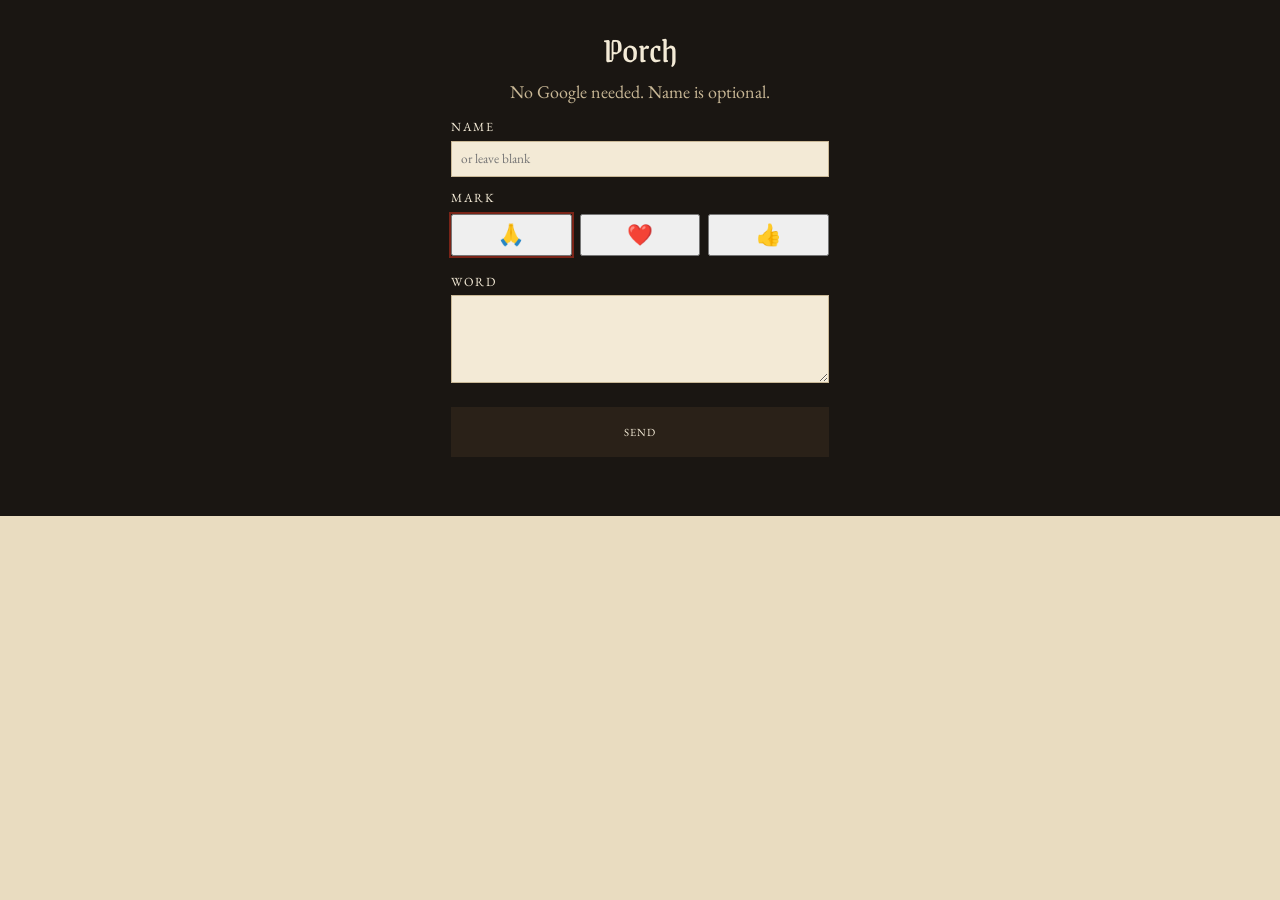
==== porch.html @ fa6759f6 "Force lit flame. Listen stays put. Demo porch form for friends." ====
<!doctype html>
<html lang="pt">
<head>
  <meta charset="UTF-8" />
  <meta name="viewport" content="width=device-width, initial-scale=1" />
  <title>Arca · Porch</title>
  <link rel="stylesheet" href="app.css" />
  <style>
    body{margin:0;background:#1a1612;color:#f3ead6}
    .wrap{max-width:26rem;margin:0 auto;padding:1.4rem 1.2rem 3rem}
    h1{font-family:"Grenze Gotisch",serif;font-weight:400;text-align:center}
    label{display:block;margin:.7rem 0 .25rem;font-size:.78rem;letter-spacing:.12em;text-transform:uppercase}
    input,textarea{width:100%;box-sizing:border-box;background:#f3ead6;color:#2a2118;border:1px solid #c9b896;padding:.55rem}
    .marks{display:flex;gap:.5rem;margin:.4rem 0 1rem}
    .marks button{flex:1;font-size:1.3rem;min-height:2.6rem}
    .marks button.on{outline:2px solid #7a2418}
    .ok{text-align:center;color:#c9b896}
  </style>
</head>
<body>
  <div class="wrap">
    <h1>Porch</h1>
    <p class="ok">No Google needed. Name is optional.</p>
    <form id="porch">
      <label for="who">Name</label>
      <input id="who" name="name" maxlength="80" placeholder="or leave blank" />
      <label>Mark</label>
      <div class="marks">
        <button type="button" data-mark="pray">🙏</button>
        <button type="button" data-mark="love">❤️</button>
        <button type="button" data-mark="up">👍</button>
      </div>
      <label for="note">Word</label>
      <textarea id="note" rows="4" maxlength="400"></textarea>
      <button class="key connect-key" type="submit" style="width:100%;margin-top:1rem">Send</button>
    </form>
    <p class="ok" id="done" hidden>Kept. The house will see it on the next sync.</p>
  </div>
  <script>
    var mark = "pray";
    document.querySelectorAll("[data-mark]").forEach(function (b) {
      b.addEventListener("click", function () {
        mark = b.getAttribute("data-mark");
        document.querySelectorAll("[data-mark]").forEach(function (x) {
          x.classList.toggle("on", x === b);
        });
      });
    });
    document.querySelector("[data-mark='pray']").classList.add("on");
    document.getElementById("porch").addEventListener("submit", function (e) {
      e.preventDefault();
      var row = {
        at: new Date().toISOString(),
        name: document.getElementById("who").value.trim() || "anon",
        mark: mark,
        note: document.getElementById("note").value.trim()
      };
      var key = "noah-porch-demo";
      var list = [];
      try { list = JSON.parse(localStorage.getItem(key) || "[]"); } catch (err) {}
      list.push(row);
      localStorage.setItem(key, JSON.stringify(list));
      document.getElementById("done").hidden = false;
    });
  </script>
</body>
</html>
---- app.css ----
@font-face{font-family:"EB Garamond";src:url("fonts/eb-garamond-400.woff2") format("woff2");font-weight:400;font-style:normal;font-display:swap}
@font-face{font-family:"EB Garamond";src:url("fonts/eb-garamond-400-italic.woff2") format("woff2");font-weight:400;font-style:italic;font-display:swap}
@font-face{font-family:"EB Garamond";src:url("fonts/eb-garamond-700.woff2") format("woff2");font-weight:700;font-style:normal;font-display:swap}
@font-face{font-family:"Grenze Gotisch";src:url("fonts/grenze-gotisch-400.woff2") format("woff2");font-weight:400;font-style:normal;font-display:swap}
:root{--paper:#f3ead6;--paper-2:#e9dcc0;--ink:#2a2118;--ink-soft:#5e5143;--rubric:#7a2418;--rule:#c4b089;--gold:#8a6d3b;--gold-deep:#6a5228;--font-book:"EB Garamond",Georgia,"Palatino Linotype",Palatino,"Times New Roman",serif;--font-display:"Grenze Gotisch",Georgia,serif;--pad:1.1rem;--max:26.5rem;--nav-h:3.6rem}
html[data-theme="dark"]{--paper:#1a1612;--paper-2:#241f19;--ink:#eddcc0;--ink-soft:#b9a78c;--rubric:#d46a58;--rule:#5a4c38;--gold:#c4a056;--gold-deep:#e0c27a}
@media(prefers-color-scheme:dark){html:not([data-theme="light"]){--paper:#1a1612;--paper-2:#241f19;--ink:#eddcc0;--ink-soft:#b9a78c;--rubric:#d46a58;--rule:#5a4c38;--gold:#c4a056;--gold-deep:#e0c27a}}
*{box-sizing:border-box;margin:0;padding:0}html,body{background:var(--paper);color:var(--ink);direction:ltr}html{overflow-x:hidden}body{font-family:var(--font-book);font-size:1.125rem;line-height:1.55;-webkit-font-smoothing:antialiased;padding:env(safe-area-inset-top) 0 0}button,input,textarea,select{font-family:inherit;color:inherit}
.page{width:min(var(--max),100%);margin:0 auto;padding:0.6rem var(--pad) calc(var(--nav-h) + 1.5rem + env(safe-area-inset-bottom));container-type:inline-size}
.masthead{position:relative;text-align:center;padding:0.2rem 2.6rem 0.15rem}
.date-line{font-size:0.78rem;letter-spacing:0.03em;line-height:1.4;color:var(--ink-soft);margin:0 auto 0.2rem;max-width:22rem}
.wordmark{font-family:var(--font-display);font-size:clamp(2.5rem,14vw,3.2rem);font-size:clamp(2.5rem,12cqi,3.2rem);font-weight:400;line-height:1;letter-spacing:0.02em}
.subtitle{margin-top:0.15rem;font-size:0.68rem;letter-spacing:0.22em;text-transform:uppercase;color:var(--gold-deep)}
.settings-btn{position:absolute;top:0;right:0;z-index:2;width:2.6rem;height:2.6rem;padding:0;border:0;background:transparent;box-shadow:none;appearance:none;-webkit-appearance:none;color:inherit;font-family:"Apple Color Emoji","Segoe UI Emoji","Noto Color Emoji",sans-serif;font-size:1.55rem;line-height:1;cursor:pointer;-webkit-tap-highlight-color:transparent}
.choice{display:flex;gap:0.35rem}.choice button{appearance:none;background:var(--paper-2);border:1px solid var(--rule);color:var(--ink);min-height:2.5rem;padding:0 0.7rem;font-size:0.78rem;letter-spacing:0.06em;cursor:pointer}.choice button.active{background:var(--ink);color:var(--paper);border-color:var(--ink)}
.setting{display:flex;align-items:center;justify-content:space-between;gap:0.75rem;margin:0.85rem 0}.setting>span{font-size:1.02rem}
.drive-block{margin:1rem 0 0.2rem;padding-top:0.85rem;border-top:1px solid var(--rule)}.drive-block>span{display:block;font-size:1.02rem;margin-bottom:0.35rem}.drive-id{display:block;width:100%;background:var(--paper-2);border:1px solid var(--rule);color:var(--ink);min-height:2.6rem;padding:0 0.65rem;font-size:0.85rem;text-align:left}
.build-block{margin:1.1rem 0 0.2rem;padding-top:0.85rem;border-top:1px solid var(--rule)}.build-block .remind-note{margin-bottom:0.35rem}
.rule{position:relative;border:0;height:7px;margin:0.7rem 2.4rem 0.9rem;border-top:1px solid var(--rule);border-bottom:1px solid var(--rule)}
.rule::after{content:"";position:absolute;left:50%;top:50%;width:0.38rem;height:0.38rem;transform:translate(-50%,-50%) rotate(45deg);border:1px solid var(--gold);background:var(--paper)}
.pane[hidden]{display:none!important}.lede{margin-bottom:1.15rem}.lede h2{font-size:1.02rem;font-weight:400;font-style:italic;color:var(--rubric);text-align:center;margin-bottom:0.65rem}.lede p{margin-bottom:0.75rem;font-size:1.08rem}
.act{padding:0.95rem 0 1.05rem;border-top:1px dotted var(--rule)}.act-head{display:flex;align-items:flex-start;gap:0.65rem;cursor:pointer}.act-head input[type=checkbox]{appearance:none;-webkit-appearance:none;flex:0 0 1.35rem;width:1.35rem;height:1.35rem;margin-top:0.2rem;border:1.5px solid var(--gold);background:transparent;border-radius:1px}.act-head input[type=checkbox]:checked{background:var(--rubric);border-color:var(--rubric);box-shadow:inset 0 0 0 2px var(--paper)}
.act-name{font-size:1.14rem;font-weight:700;line-height:1.3}.act-name .n{font-weight:400;font-style:italic;color:var(--rubric);margin-right:0.28rem}.act-body{margin:0.45rem 0 0 2.05rem;color:var(--ink-soft);font-size:1.04rem}.act-body p{margin-bottom:0.65rem}
.reading:empty{display:none}.reading{background:var(--paper-2);border:1px solid var(--rule);padding:0.9rem 0.85rem 1rem;margin:0.55rem 0 0.7rem}.reading .src{font-size:0.72rem;letter-spacing:0.16em;text-transform:uppercase;color:var(--rubric);margin-bottom:0.5rem}.reading p{font-style:italic;color:var(--ink);font-size:1.08rem;line-height:1.58;margin-bottom:0.7rem}.reading p:last-child{margin-bottom:0}
.passage{display:block;position:relative;z-index:2;background:none;border:0;color:var(--rubric);font-style:italic;font-size:0.98rem;min-height:2.4rem;padding:0.15rem 0;cursor:pointer;text-align:left;-webkit-tap-highlight-color:transparent}
.note-block{display:block;margin-top:0.75rem}.note-block>span{display:block;font-size:0.7rem;letter-spacing:0.16em;text-transform:uppercase;color:var(--gold-deep);margin-bottom:0.3rem}
textarea.note{display:block;width:100%;min-height:6.2rem;resize:vertical;background:var(--paper-2);color:var(--ink);border:1px solid var(--rule);padding:0.6rem 0.7rem;font-size:1.05rem;line-height:1.5;font-style:italic}textarea.note::placeholder{color:var(--ink-soft);opacity:0.85}textarea.note:focus{outline:1px solid var(--gold);background:var(--paper)}textarea.note.night{min-height:9.5rem}
.sleep-row{display:flex;gap:0.5rem;margin-top:0.85rem}
.film{margin:0 0 1.35rem;padding:0.85rem 0.8rem 1rem;border:1px solid var(--rule);background:var(--paper-2)}.film h3{font-size:0.7rem;font-weight:400;letter-spacing:0.18em;text-transform:uppercase;text-align:center;color:var(--gold-deep);margin-bottom:0.35rem}.film-title{font-size:1.05rem;text-align:center;margin-bottom:0.2rem}.film-ref{font-size:0.78rem;letter-spacing:0.08em;text-transform:uppercase;color:var(--rubric);text-align:center;margin-bottom:0.55rem}.film-frame{width:100%;aspect-ratio:16/9;background:#140f0c;margin-bottom:0.45rem;overflow:hidden;position:relative;z-index:1;isolation:isolate}.film-frame iframe{width:100%;height:100%;border:0;display:block;pointer-events:auto}.film-frame:fullscreen,.film-frame:-webkit-full-screen,.film-frame iframe:fullscreen,.film-frame iframe:-webkit-full-screen{width:100%;height:100%;aspect-ratio:auto;overflow:visible;background:#000}.film-foot{font-size:0.82rem;font-style:italic;color:var(--ink-soft);text-align:center}
.our-father{margin:0 0 1.35rem;padding:0.85rem 0.8rem 1rem;border:1px solid var(--rule);background:var(--paper-2)}.our-father h3{font-size:0.7rem;font-weight:400;letter-spacing:0.18em;text-transform:uppercase;text-align:center;color:var(--gold-deep);margin-bottom:0.35rem}.our-father-src{font-size:0.78rem;letter-spacing:0.08em;text-transform:uppercase;color:var(--rubric);text-align:center;margin-bottom:0.55rem}.our-father-text p{font-style:italic;text-align:center;font-size:1.08rem;line-height:1.58;margin:0 0 0.55rem;color:var(--ink)}.our-father-text p:last-child{margin-bottom:0}
.daily-quote{margin:0 0 1.35rem;padding:0.85rem 0.8rem 1rem;border:1px solid var(--rule);background:var(--paper-2)}.daily-quote-src{font-size:0.78rem;letter-spacing:0.08em;text-transform:uppercase;color:var(--rubric);text-align:center;margin-bottom:0.55rem}.daily-quote-text{font-style:italic;text-align:center;font-size:1.08rem;line-height:1.58;color:var(--ink)}
.reading-card{margin:0 0 1.15rem;padding:1.05rem 0.9rem 1.15rem;border:1px solid var(--rule);background:var(--paper-2);text-align:center}
.reading-card h3{display:flex;align-items:center;gap:0.7rem;font-size:0.68rem;font-weight:400;letter-spacing:0.18em;text-transform:uppercase;color:var(--gold-deep);margin:0 0 0.75rem}
.reading-card h3::before,.reading-card h3::after{content:"";flex:1;height:1px;background:var(--rule)}
.reading-title{font-size:1.18rem;line-height:1.4;color:var(--rubric);margin:0 0 0.55rem}
.reading-title:empty{display:none}
.reading-body{font-style:italic;font-size:1.08rem;line-height:1.62;color:var(--ink);margin:0}
.reading-body:empty{display:none}
.reading-card .daily-quote{margin:0.85rem 0 0;padding:0;border:0;background:transparent}
.lesson-keep .reading-body,.lesson-close .reading-body{margin:0}
.pane > .note-block{margin:0 0 1.35rem}
.desk{margin:0 0 1.35rem;padding:0.85rem 0.8rem 1rem;border:1px solid var(--rule);background:var(--paper-2);position:relative}.desk h3{font-size:0.7rem;font-weight:400;letter-spacing:0.18em;text-transform:uppercase;text-align:center;color:var(--gold-deep);margin-bottom:0.35rem}.desk-now{font-size:0.98rem;text-align:center;margin-bottom:0.45rem;min-height:1.4em}.chant-wave{display:block;width:100%;height:4.5rem;margin:0 0 0.55rem;background:var(--paper);border:1px solid var(--rule)}.chant-hidden{position:absolute;width:1px;height:1px;padding:0;margin:-1px;overflow:hidden;clip:rect(0,0,0,0);border:0}.desk-keys{display:grid;grid-template-columns:1fr 1fr 1fr;gap:0.4rem}.desk-keys .key{flex:none;width:100%}.desk-foot{margin-top:0.55rem;font-size:0.82rem;font-style:italic;color:var(--ink-soft);text-align:center}
.select-input{flex:1;background:var(--paper-2);border:1px solid var(--rule);min-height:3.15rem;padding:0 0.7rem;font-size:1rem;text-align:center}.key{appearance:none;flex:0 0 5.5rem;background:var(--ink);color:var(--paper);border:1px solid var(--ink);min-height:3.15rem;font-size:0.68rem;letter-spacing:0.08em;text-transform:uppercase;cursor:pointer}
.nav-bar{position:fixed;left:50%;bottom:0;transform:translateX(-50%);width:min(var(--max),100%);display:grid;grid-template-columns:1fr 1fr 1fr 1fr;background:var(--paper);border-top:1px solid var(--rule);padding:0.25rem 0.2rem calc(0.35rem + env(safe-area-inset-bottom));z-index:30}.nav-bar button{appearance:none;background:none;border:0;min-height:2.85rem;font-size:0.68rem;letter-spacing:0.1em;text-transform:uppercase;color:var(--ink-soft);cursor:pointer}.nav-bar button.active{color:var(--rubric);box-shadow:inset 0 -2px 0 var(--rubric)}
.stats{display:grid;grid-template-columns:1fr 1fr 1fr;gap:0.45rem;margin-bottom:1.25rem}.stat{border:1px solid var(--rule);padding:0.65rem 0.4rem 0.7rem;text-align:center}.stat b{display:block;font-size:1.45rem;font-weight:400;color:var(--rubric);line-height:1.15}.stat span{display:block;margin-top:0.2rem;font-size:0.62rem;letter-spacing:0.08em;text-transform:uppercase;color:var(--ink-soft)}
.log-day{border-bottom:1px solid var(--rule);padding:0.95rem 0}.log-day-head{font-size:1.25rem;margin-bottom:0.2rem}.log-day .meta{color:var(--ink-soft);font-size:0.9rem;font-style:italic}.log-note{font-style:italic;white-space:pre-wrap;color:var(--ink);margin:0.45rem 0 0;line-height:1.55}.log-empty{font-style:italic;color:var(--ink-soft)}
.remind{margin:1.4rem 0 0.4rem;padding:0.95rem 0 0.2rem;border-top:1px dotted var(--rule)}.remind h3{font-size:0.7rem;font-weight:400;letter-spacing:0.18em;text-transform:uppercase;color:var(--gold-deep);margin-bottom:0.45rem}.remind-note{font-size:0.95rem;font-style:italic;color:var(--ink-soft);margin-bottom:0.7rem}.remind-row{display:flex;align-items:center;justify-content:space-between;gap:0.75rem;min-height:2.75rem;margin:0.2rem 0}.remind-row label{font-size:1.02rem}.remind-row input[type=time]{background:var(--paper-2);border:1px solid var(--rule);color:var(--ink);min-height:2.6rem;padding:0 0.5rem;font-size:1rem}.remind-row input[type=checkbox]{width:1.25rem;height:1.25rem;accent-color:var(--rubric)}.remind-ics{display:block;width:100%;margin:0.65rem 0 0.85rem;background:var(--ink);color:var(--paper);border:0;min-height:2.8rem;font-size:0.78rem;letter-spacing:0.08em;text-transform:uppercase;cursor:pointer}
.modal-overlay{position:fixed;inset:0;background:rgba(26,22,18,0.78);display:none;justify-content:center;align-items:flex-end;z-index:80}.modal-overlay.open{display:flex!important}.modal-box{background:var(--paper);width:100%;max-width:var(--max);padding:1.1rem var(--pad) calc(1.2rem + env(safe-area-inset-bottom));max-height:88dvh;display:flex;flex-direction:column;border-top:3px solid var(--rubric)}.modal-header{display:flex;justify-content:space-between;align-items:baseline;gap:0.75rem;border-bottom:1px solid var(--rule);padding-bottom:0.6rem;margin-bottom:0.75rem}.modal-title{font-size:1.05rem;font-style:italic;color:var(--rubric)}
#settingsModal .modal-header{align-items:center}
#settingsModal .modal-title{font-family:var(--font-display);font-style:normal;font-size:1.7rem;line-height:1.05;letter-spacing:0.02em;color:var(--ink)}.modal-close{background:none;border:0;color:var(--ink-soft);font-size:1.8rem;min-width:2.5rem;min-height:2.5rem;cursor:pointer}.modal-body{overflow-y:auto;font-size:1.12rem;line-height:1.65;-webkit-overflow-scrolling:touch}.modal-body p{margin-bottom:0.9rem}.v-num{color:var(--rubric);font-size:0.75rem;vertical-align:super;margin-right:0.25rem}.modal-note{margin-top:0.7rem;padding-top:0.7rem;border-top:1px solid var(--rule)}
@media(min-width:480px){
  :root{--pad:1.35rem;--max:28rem}
  .modal-overlay{align-items:center}
  .modal-box{border:1px solid var(--rule);border-top:3px solid var(--rubric);width:min(var(--max),calc(100% - 2rem))}
}
@media(min-width:40rem){
  html{background:var(--paper-2)}
  body{background:transparent}
  .page{background:var(--paper);border-inline:1px solid var(--rule);min-height:100dvh}
  .nav-bar{border-inline:1px solid var(--rule)}
  .wordmark{font-size:3.1rem}
}
.connect-card,.closed-card{margin:0.35rem 0 1.4rem;padding:1.15rem 0.95rem 1.25rem;border:1px solid var(--rule);background:var(--paper-2);text-align:center}
.closed-card{padding:1.45rem 1.05rem 1.35rem}
.connect-lead{font-style:italic;font-size:1.12rem;line-height:1.5;margin:0.2rem 0.4rem 0.85rem}
.connect-key{width:100%;flex:none;margin:0.2rem 0 0.7rem}
.connect-req{font-style:italic;color:var(--ink-soft);font-size:0.95rem}
#connectStatus:empty{display:none}
.closed-card h3{display:flex;align-items:center;gap:0.7rem;font-size:0.68rem;font-weight:400;letter-spacing:0.18em;text-transform:uppercase;color:var(--gold-deep);margin:0 0 1rem}
.closed-card h3::before,.closed-card h3::after{content:"";flex:1;height:1px;background:var(--rule)}
.closed-body{font-style:italic;font-size:1.28rem;line-height:1.5;margin:0 0 1.05rem}
.closed-body p{margin:0 0 0.35rem}.closed-body p:last-child{margin:0}
.closed-foot{font-size:0.95rem;font-style:italic;color:var(--ink-soft);border-top:1px solid var(--rule);padding-top:0.85rem;margin:0}
.entry-block{margin:0 0 1.35rem}
.entry-block>span{display:block;font-size:0.7rem;letter-spacing:0.16em;text-transform:uppercase;color:var(--gold-deep);margin-bottom:0.3rem;text-align:center}
.entry-media{display:grid;grid-template-columns:1fr 1fr 1fr;gap:0.45rem;margin-top:0.65rem}
.entry-media .key{width:100%;flex:none;font-size:0.62rem}
.entry-keys{display:grid;grid-template-columns:1fr 1fr;gap:0.5rem;margin-top:0.5rem}
.entry-keys .key{width:100%;flex:none}
.key.ghost{background:var(--paper);color:var(--ink);border:1px solid var(--rule)}
.key.is-recording{background:var(--rubric);color:var(--paper);border-color:var(--rubric)}
.attach-name,.window-meta{font-style:italic;color:var(--ink-soft);text-align:center;margin-top:0.5rem;font-size:0.92rem;min-height:1.2em}
.marks-line{font-size:1.05rem;text-align:center;color:var(--gold-deep);margin-top:0.55rem;letter-spacing:0.04em}
.share-kicker{text-align:center;font-style:italic;color:var(--rubric);margin:0 0 0.85rem}
.share-modal-title{font-family:var(--font-display);font-style:normal;font-size:1.9rem;letter-spacing:0.02em;color:var(--ink)}
.share-option{padding-bottom:0.75rem;margin-bottom:0.35rem;border-bottom:1px solid var(--rule)}
.share-responses{margin:1.1rem 0 0.2rem;padding-top:0.85rem;border-top:1px solid var(--rule);text-align:center}
.share-responses h3{font-size:0.68rem;font-weight:400;letter-spacing:0.18em;text-transform:uppercase;color:var(--gold-deep);margin:0 0 0.45rem}
.share-responses .marks-line{display:block;text-align:center;letter-spacing:0.06em;font-style:normal;font-size:1.05rem}
#shareComments:empty{display:none}
#shareComments{margin-top:0.65rem;font-style:italic;color:var(--ink-soft);font-size:0.98rem}
#shareComments p{margin:0 0 0.35rem}
.entry-block[data-locked] .entry-media,.entry-block[data-locked] [data-save],.office-body[hidden]{display:none!important}
#shareClosed[hidden]{display:none!important}
#shareClosed{margin:0.85rem 0 0}
.entry-block[data-locked] textarea.note{background:var(--paper);opacity:0.92}
.share-lead{font-size:1.05rem;font-style:italic;color:var(--rubric);margin-bottom:0.25rem}
.share-check{display:flex;align-items:flex-start;gap:0.65rem;margin:0.85rem 0 1rem;text-align:left}
.share-check input{width:1.25rem;height:1.25rem;margin-top:0.2rem;accent-color:var(--rubric);flex:0 0 1.25rem}
.share-check span{display:flex;flex-direction:column;gap:0.15rem}
.share-check em{font-size:0.92rem;color:var(--ink-soft)}
.log-foot{text-align:center;font-style:italic;color:var(--ink-soft);margin:0.85rem 0 0.4rem;font-size:0.95rem}
.log-shifts{font-style:italic;color:var(--ink-soft);font-size:0.92rem;margin:0.15rem 0 0.45rem}
.log-miss{color:var(--gold-deep)}
textarea.note:disabled{opacity:0.85;cursor:default}
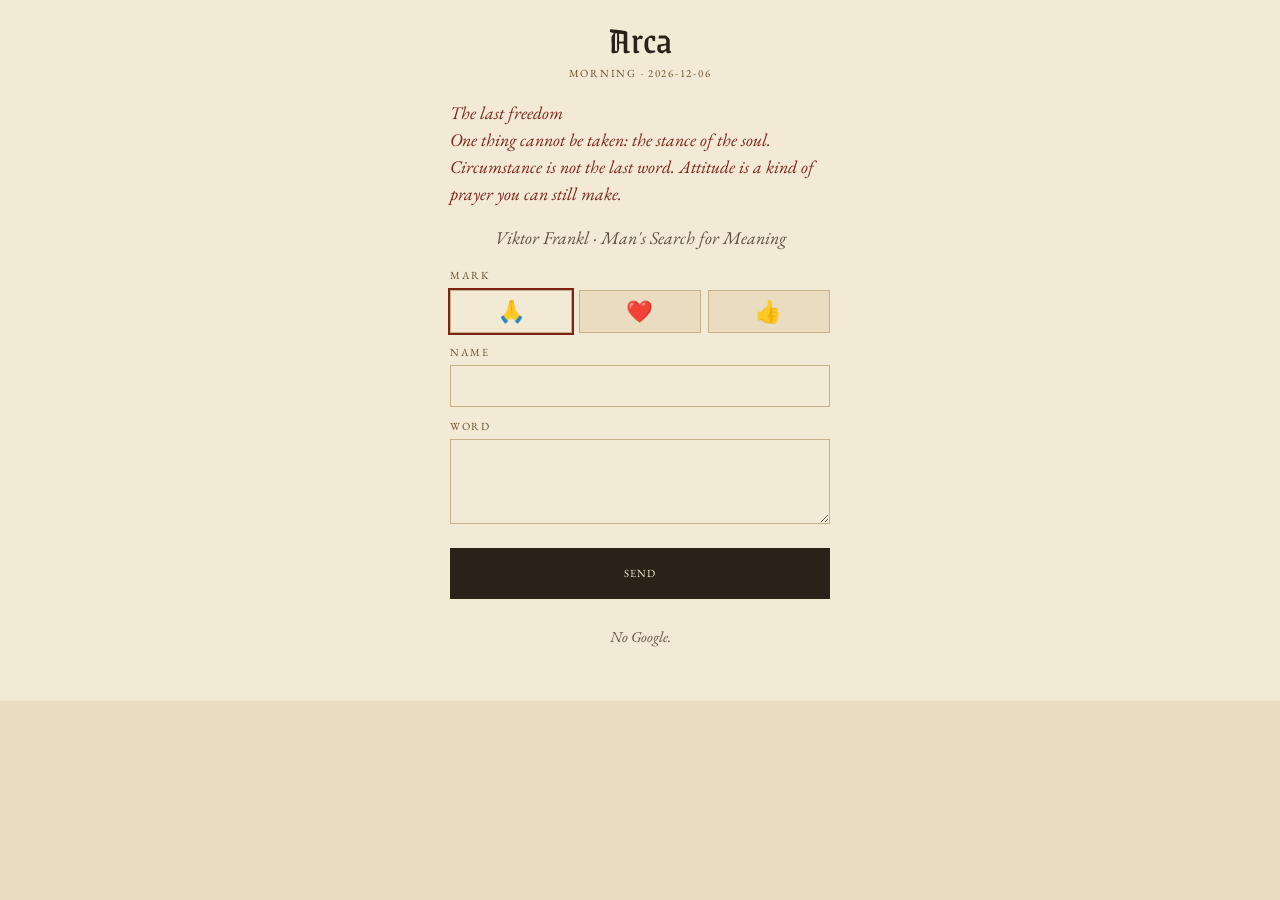
==== commit f8d9fa9c: "Porch card: reading, marks, hidden Form post." ====
--- a/porch.html
+++ b/porch.html
@@ -6,62 +6,198 @@
   <title>Arca · Porch</title>
   <link rel="stylesheet" href="app.css" />
   <style>
-    body{margin:0;background:#1a1612;color:#f3ead6}
-    .wrap{max-width:26rem;margin:0 auto;padding:1.4rem 1.2rem 3rem}
-    h1{font-family:"Grenze Gotisch",serif;font-weight:400;text-align:center}
-    label{display:block;margin:.7rem 0 .25rem;font-size:.78rem;letter-spacing:.12em;text-transform:uppercase}
-    input,textarea{width:100%;box-sizing:border-box;background:#f3ead6;color:#2a2118;border:1px solid #c9b896;padding:.55rem}
-    .marks{display:flex;gap:.5rem;margin:.4rem 0 1rem}
-    .marks button{flex:1;font-size:1.3rem;min-height:2.6rem}
-    .marks button.on{outline:2px solid #7a2418}
-    .ok{text-align:center;color:#c9b896}
+    body{margin:0;background:var(--paper,#f3ead6);color:var(--ink,#2a2118)}
+    .wrap{max-width:26rem;margin:0 auto;padding:1.3rem 1.15rem 3.2rem}
+    .word{font-family:"Grenze Gotisch",serif;font-weight:400;font-size:2.4rem;text-align:center;line-height:1}
+    .when{text-align:center;letter-spacing:.16em;text-transform:uppercase;font-size:.68rem;color:var(--gold-deep,#6a5228);margin:.35rem 0 1rem}
+    .passage{font-size:1.12rem;line-height:1.5;margin:0 0 .85rem}
+    .src{text-align:center;font-style:italic;color:var(--ink-soft,#5e5143);margin:0 0 1rem}
+    .note-card{border:1px solid var(--rule,#c4b089);background:var(--paper-2,#e9dcc0);padding:.85rem .9rem;margin:0 0 1.1rem}
+    .note-card em{display:block;font-size:.68rem;letter-spacing:.14em;text-transform:uppercase;color:var(--gold-deep,#6a5228);margin-bottom:.35rem;font-style:normal}
+    .note-card p{font-style:italic;margin:0;line-height:1.45}
+    label{display:block;margin:.7rem 0 .25rem;font-size:.68rem;letter-spacing:.14em;text-transform:uppercase;color:var(--gold-deep,#6a5228)}
+    input,textarea{width:100%;box-sizing:border-box;background:var(--paper,#f3ead6);color:var(--ink,#2a2118);border:1px solid var(--rule,#c4b089);padding:.55rem;font-family:"EB Garamond",serif;font-size:1.05rem}
+    .marks{display:flex;gap:.45rem;margin:.35rem 0 .2rem}
+    .marks button{flex:1;font-size:1.35rem;min-height:2.7rem;background:var(--paper-2,#e9dcc0);border:1px solid var(--rule,#c4b089)}
+    .marks button.on{outline:2px solid var(--rubric,#7a2418);background:var(--paper,#f3ead6)}
+    .send{width:100%;margin-top:1rem}
+    .foot{text-align:center;font-style:italic;color:var(--ink-soft,#5e5143);margin:1rem 0 0;font-size:.95rem}
+    .kept{text-align:center;color:var(--gold-deep,#6a5228);font-style:italic;margin:1.1rem 0 0}
+    iframe.sink{position:absolute;width:1px;height:1px;opacity:0;pointer-events:none}
   </style>
 </head>
 <body>
   <div class="wrap">
-    <h1>Porch</h1>
-    <p class="ok">No Google needed. Name is optional.</p>
+    <h1 class="word">Arca</h1>
+    <p class="when" id="when"></p>
+    <div class="passage" id="passage"></div>
+    <p class="src" id="src"></p>
+    <div class="note-card" id="noteCard" hidden>
+      <em id="noteLab">Nota</em>
+      <p id="noteText"></p>
+    </div>
     <form id="porch">
-      <label for="who">Name</label>
-      <input id="who" name="name" maxlength="80" placeholder="or leave blank" />
-      <label>Mark</label>
+      <label>Marca</label>
       <div class="marks">
-        <button type="button" data-mark="pray">🙏</button>
-        <button type="button" data-mark="love">❤️</button>
-        <button type="button" data-mark="up">👍</button>
+        <button type="button" data-mark="🙏">🙏</button>
+        <button type="button" data-mark="❤️">❤️</button>
+        <button type="button" data-mark="👍">👍</button>
       </div>
-      <label for="note">Word</label>
-      <textarea id="note" rows="4" maxlength="400"></textarea>
-      <button class="key connect-key" type="submit" style="width:100%;margin-top:1rem">Send</button>
+      <label for="who">Nome</label>
+      <input id="who" maxlength="80" autocomplete="name" />
+      <label for="word">Palavra</label>
+      <textarea id="word" rows="3" maxlength="400"></textarea>
+      <button class="key connect-key send" type="submit" id="send">Enviar</button>
     </form>
-    <p class="ok" id="done" hidden>Kept. The house will see it on the next sync.</p>
+    <p class="kept" id="done" hidden>Guardado. A casa vê no próximo ofício.</p>
+    <p class="foot" id="foot">Sem Google.</p>
   </div>
+  <iframe class="sink" name="porchSink" title=""></iframe>
+  <form id="gform" method="POST" target="porchSink" action="https://docs.google.com/forms/d/e/1FAIpQLScMvakAYYjF9fpFpHbAfAwtOpAyQUQmAZ-ro9Ei9jbSh_Y7HA/formResponse" hidden>
+    <input name="entry.1570400400" id="gName" />
+    <input name="entry.1428609420" id="gMark" />
+    <input name="entry.652243089" id="gWord" />
+    <input name="entry.2146650933" id="gOffice" />
+    <input name="entry.461410745_year" id="gYear" />
+    <input name="entry.461410745_month" id="gMonth" />
+    <input name="entry.461410745_day" id="gDay" />
+  </form>
+  <script src="i18n.js"></script>
+  <script src="time.js"></script>
+  <script src="lessons.js"></script>
+  <script src="quotes.js"></script>
+  <script src="curriculum.js"></script>
+  <script src="office-year.js"></script>
   <script>
-    var mark = "pray";
-    document.querySelectorAll("[data-mark]").forEach(function (b) {
-      b.addEventListener("click", function () {
-        mark = b.getAttribute("data-mark");
-        document.querySelectorAll("[data-mark]").forEach(function (x) {
-          x.classList.toggle("on", x === b);
+    (function () {
+      var pt = typeof lang === "string" ? lang === "pt" : true;
+      var mark = "🙏";
+      var parsed = parseHash();
+
+      function parseHash() {
+        var raw = (location.hash || "").replace(/^#/, "");
+        var date = "";
+        var office = "morning";
+        var note = "";
+        if (raw) {
+          var parts = raw.split("&");
+          var head = parts[0] || "";
+          var bits = head.split("/");
+          date = bits[0] || "";
+          office = bits[1] || "morning";
+          for (var i = 1; i < parts.length; i++) {
+            if (parts[i].indexOf("n=") === 0) {
+              try { note = decodeURIComponent(parts[i].slice(2)); } catch (e) { note = parts[i].slice(2); }
+            }
+          }
+        }
+        if (!date && typeof todayKey === "function") date = todayKey();
+        if (office === "midday") office = "day";
+        return { date: date, office: office, note: note };
+      }
+
+      function officeLabel() {
+        if (parsed.office === "night") return pt ? "Noite" : "Night";
+        if (parsed.office === "day") return pt ? "Meio-dia" : "Midday";
+        return pt ? "Manhã" : "Morning";
+      }
+
+      function formOffice() {
+        if (parsed.office === "night") return "Night";
+        if (parsed.office === "day") return "Noon";
+        return "Morning";
+      }
+
+      function fillReading() {
+        var pass = document.getElementById("passage");
+        var src = document.getElementById("src");
+        var title = "";
+        var body = "";
+        var ref = "";
+        try {
+          if (parsed.office === "night" && typeof pickNightOffice === "function") {
+            var night = typeof nightLoc === "function" ? nightLoc(pickNightOffice(parsed.date)) : pickNightOffice(parsed.date);
+            if (night) { ref = night.ref || ""; body = night.text || night.en || ""; }
+          } else if (typeof pickLesson === "function") {
+            var lesson = pickLesson(parsed.date);
+            var loc = typeof lessonLoc === "function" ? lessonLoc(lesson) : lesson;
+            if (loc) {
+              title = loc.title || "";
+              if (parsed.office === "day") body = loc.keep || loc.teach || "";
+              else body = loc.teach || "";
+            }
+            if (parsed.office === "morning" && typeof lessonWitness === "function") {
+              var wit = typeof quoteLoc === "function" ? quoteLoc(lessonWitness(lesson)) : lessonWitness(lesson);
+              if (wit && wit.text) { if (!body) body = wit.text; if (!ref) ref = wit.src || ""; }
+            }
+            if (parsed.office === "day" && typeof pickBibleProjectOffice === "function") {
+              var bp = pickBibleProjectOffice(parsed.date);
+              if (bp && bp.title) title = (pt ? bp.title.pt : bp.title.en) || title;
+            }
+          }
+        } catch (err) {}
+        pass.innerHTML = "";
+        if (title) {
+          var h = document.createElement("p");
+          h.style.fontStyle = "italic";
+          h.textContent = title;
+          pass.appendChild(h);
+        }
+        if (body) {
+          var p = document.createElement("p");
+          p.textContent = body;
+          pass.appendChild(p);
+        }
+        src.textContent = ref || "";
+      }
+
+      function paintChrome() {
+        document.getElementById("when").textContent = officeLabel() + " \u00b7 " + parsed.date;
+        document.title = "Arca \u00b7 " + officeLabel();
+        document.getElementById("send").textContent = pt ? "Enviar" : "Send";
+        document.getElementById("foot").textContent = pt ? "Sem Google." : "No Google.";
+        document.getElementById("done").textContent = pt
+          ? "Guardado. A casa vê no próximo ofício."
+          : "Kept. The house will see it.";
+        document.querySelector("label[for='who']").textContent = pt ? "Nome" : "Name";
+        document.querySelector("label[for='word']").textContent = pt ? "Palavra" : "Word";
+        document.querySelector(".marks").previousElementSibling.textContent = pt ? "Marca" : "Mark";
+        if (parsed.note) {
+          document.getElementById("noteCard").hidden = false;
+          document.getElementById("noteLab").textContent = pt ? "Nota" : "Note";
+          document.getElementById("noteText").textContent = parsed.note;
+        }
+      }
+
+      document.querySelectorAll("[data-mark]").forEach(function (b) {
+        b.addEventListener("click", function () {
+          mark = b.getAttribute("data-mark");
+          document.querySelectorAll("[data-mark]").forEach(function (x) {
+            x.classList.toggle("on", x === b);
+          });
         });
       });
-    });
-    document.querySelector("[data-mark='pray']").classList.add("on");
-    document.getElementById("porch").addEventListener("submit", function (e) {
-      e.preventDefault();
-      var row = {
-        at: new Date().toISOString(),
-        name: document.getElementById("who").value.trim() || "anon",
-        mark: mark,
-        note: document.getElementById("note").value.trim()
-      };
-      var key = "noah-porch-demo";
-      var list = [];
-      try { list = JSON.parse(localStorage.getItem(key) || "[]"); } catch (err) {}
-      list.push(row);
-      localStorage.setItem(key, JSON.stringify(list));
-      document.getElementById("done").hidden = false;
-    });
+      document.querySelector("[data-mark='🙏']").classList.add("on");
+
+      document.getElementById("porch").addEventListener("submit", function (e) {
+        e.preventDefault();
+        var date = parsed.date || "";
+        var bits = date.split("-");
+        document.getElementById("gName").value = document.getElementById("who").value.trim();
+        document.getElementById("gMark").value = mark;
+        document.getElementById("gWord").value = document.getElementById("word").value.trim();
+        document.getElementById("gOffice").value = formOffice();
+        document.getElementById("gYear").value = bits[0] || "";
+        document.getElementById("gMonth").value = String(parseInt(bits[1] || "0", 10));
+        document.getElementById("gDay").value = String(parseInt(bits[2] || "0", 10));
+        document.getElementById("gform").submit();
+        document.getElementById("done").hidden = false;
+        document.getElementById("send").disabled = true;
+      });
+
+      paintChrome();
+      fillReading();
+    })();
   </script>
 </body>
 </html>
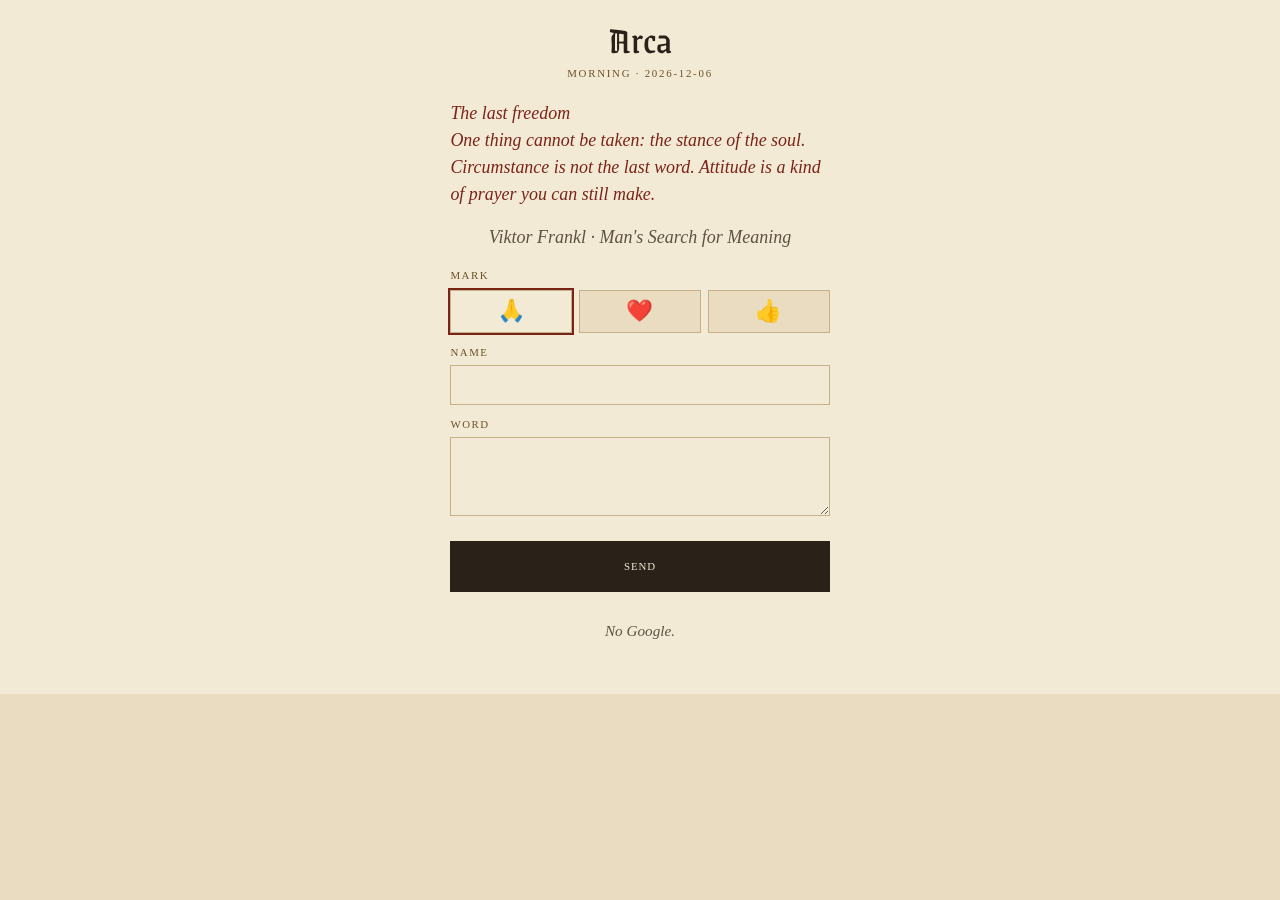
==== commit 522c7537: "Apply the final SHKLR brand kit (dual mode) - Favicon (light/dark swap), .ico, 16/32, apple-touch, 1" ====
--- a/porch.html
+++ b/porch.html
@@ -16,7 +16,7 @@
     .note-card em{display:block;font-size:.68rem;letter-spacing:.14em;text-transform:uppercase;color:var(--gold-deep,#6a5228);margin-bottom:.35rem;font-style:normal}
     .note-card p{font-style:italic;margin:0;line-height:1.45}
     label{display:block;margin:.7rem 0 .25rem;font-size:.68rem;letter-spacing:.14em;text-transform:uppercase;color:var(--gold-deep,#6a5228)}
-    input,textarea{width:100%;box-sizing:border-box;background:var(--paper,#f3ead6);color:var(--ink,#2a2118);border:1px solid var(--rule,#c4b089);padding:.55rem;font-family:"EB Garamond",serif;font-size:1.05rem}
+    input,textarea{width:100%;box-sizing:border-box;background:var(--paper,#f3ead6);color:var(--ink,#2a2118);border:1px solid var(--rule,#c4b089);padding:.55rem;font-family:ui-serif,Georgia,Cambria,"Times New Roman",serif;font-size:1.05rem}
     .marks{display:flex;gap:.45rem;margin:.35rem 0 .2rem}
     .marks button{flex:1;font-size:1.35rem;min-height:2.7rem;background:var(--paper-2,#e9dcc0);border:1px solid var(--rule,#c4b089)}
     .marks button.on{outline:2px solid var(--rubric,#7a2418);background:var(--paper,#f3ead6)}
--- a/app.css
+++ b/app.css
@@ -1,8 +1,5 @@
-@font-face{font-family:"EB Garamond";src:url("fonts/eb-garamond-400.woff2") format("woff2");font-weight:400;font-style:normal;font-display:swap}
-@font-face{font-family:"EB Garamond";src:url("fonts/eb-garamond-400-italic.woff2") format("woff2");font-weight:400;font-style:italic;font-display:swap}
-@font-face{font-family:"EB Garamond";src:url("fonts/eb-garamond-700.woff2") format("woff2");font-weight:700;font-style:normal;font-display:swap}
 @font-face{font-family:"Grenze Gotisch";src:url("fonts/grenze-gotisch-400.woff2") format("woff2");font-weight:400;font-style:normal;font-display:swap}
-:root{--paper:#f3ead6;--paper-2:#e9dcc0;--ink:#2a2118;--ink-soft:#5e5143;--rubric:#7a2418;--rule:#c4b089;--gold:#8a6d3b;--gold-deep:#6a5228;--font-book:"EB Garamond",Georgia,"Palatino Linotype",Palatino,"Times New Roman",serif;--font-display:"Grenze Gotisch",Georgia,serif;--pad:1.1rem;--max:26.5rem;--nav-h:3.6rem}
+:root{--paper:#f3ead6;--paper-2:#e9dcc0;--ink:#2a2118;--ink-soft:#5e5143;--rubric:#7a2418;--rule:#c4b089;--gold:#8a6d3b;--gold-deep:#6a5228;--font-book:ui-serif,Georgia,Cambria,"Palatino Linotype",Palatino,"Times New Roman",serif;--font-display:"Grenze Gotisch",Georgia,serif;--pad:1.1rem;--max:26.5rem;--nav-h:3.6rem}
 html[data-theme="dark"]{--paper:#1a1612;--paper-2:#241f19;--ink:#eddcc0;--ink-soft:#b9a78c;--rubric:#d46a58;--rule:#5a4c38;--gold:#c4a056;--gold-deep:#e0c27a}
 @media(prefers-color-scheme:dark){html:not([data-theme="light"]){--paper:#1a1612;--paper-2:#241f19;--ink:#eddcc0;--ink-soft:#b9a78c;--rubric:#d46a58;--rule:#5a4c38;--gold:#c4a056;--gold-deep:#e0c27a}}
 *{box-sizing:border-box;margin:0;padding:0}html,body{background:var(--paper);color:var(--ink);direction:ltr}html{overflow-x:hidden}body{font-family:var(--font-book);font-size:1.125rem;line-height:1.55;-webkit-font-smoothing:antialiased;padding:env(safe-area-inset-top) 0 0}button,input,textarea,select{font-family:inherit;color:inherit}
